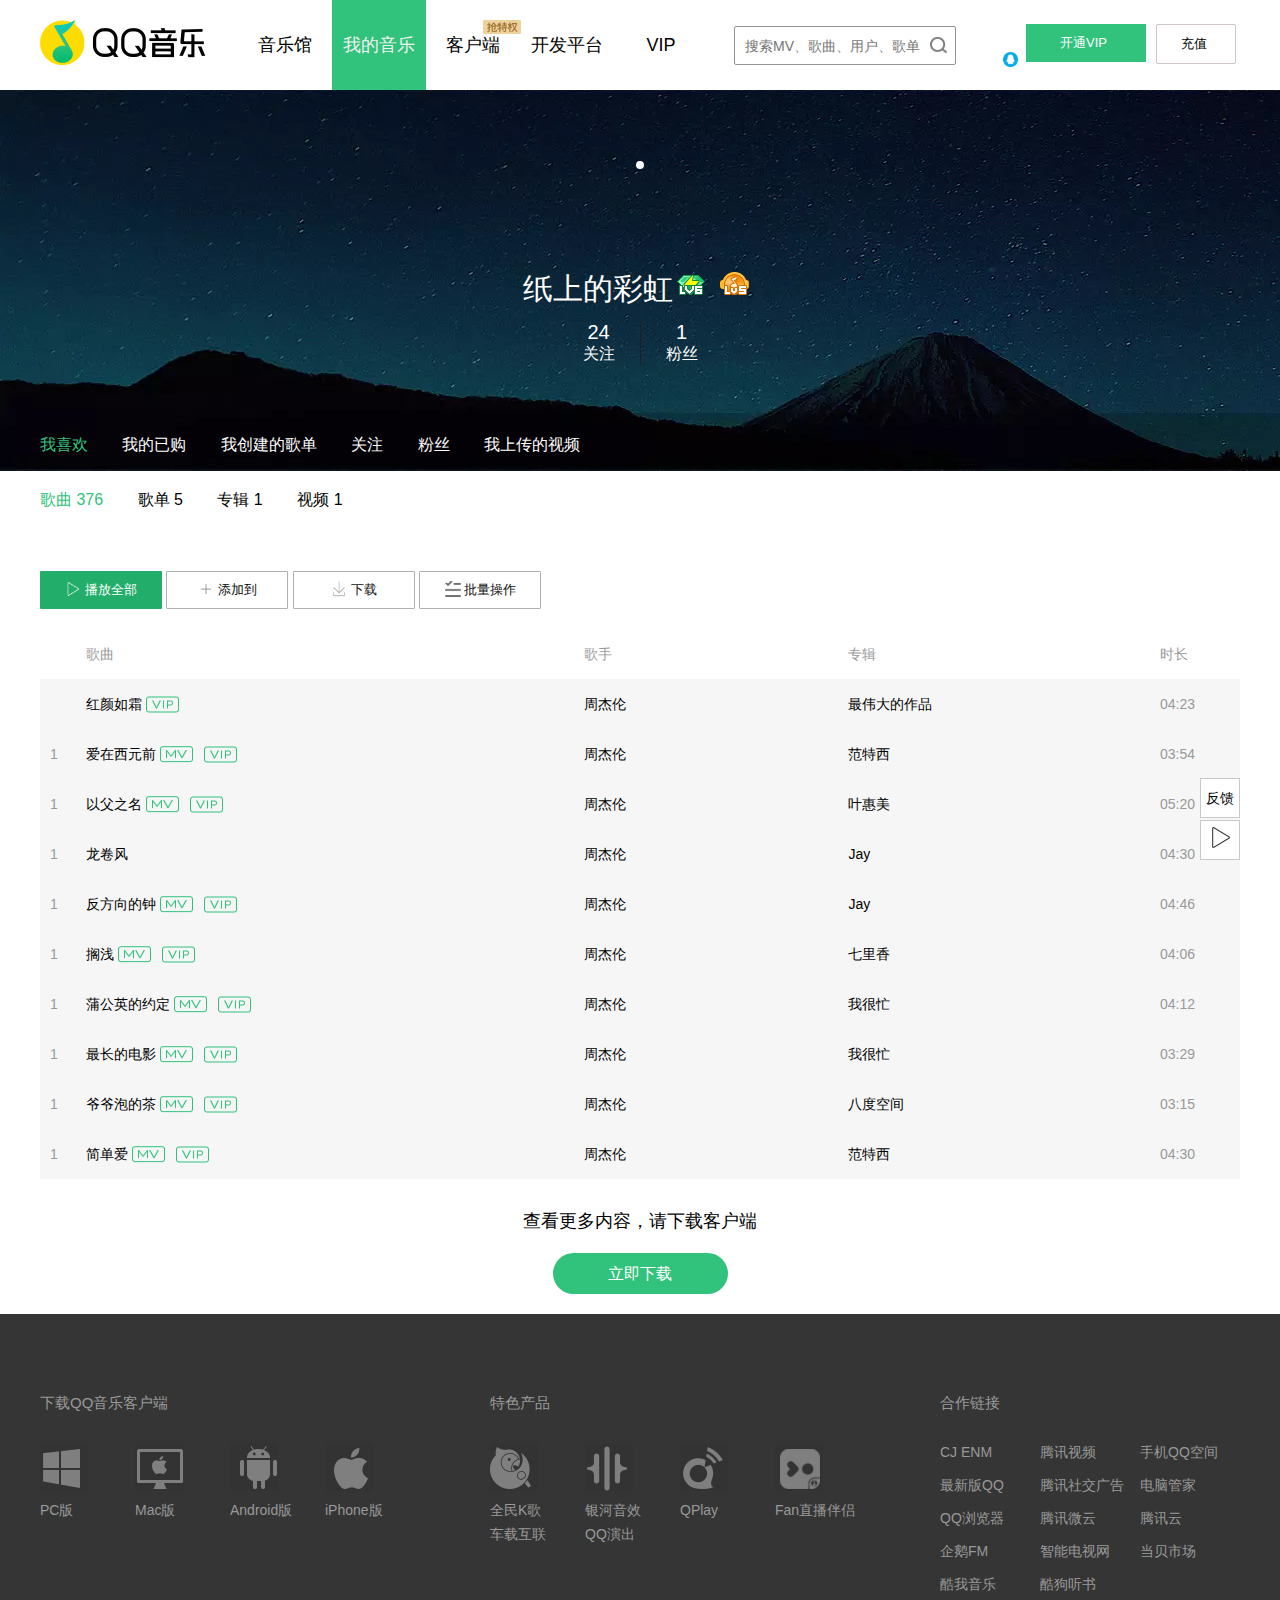
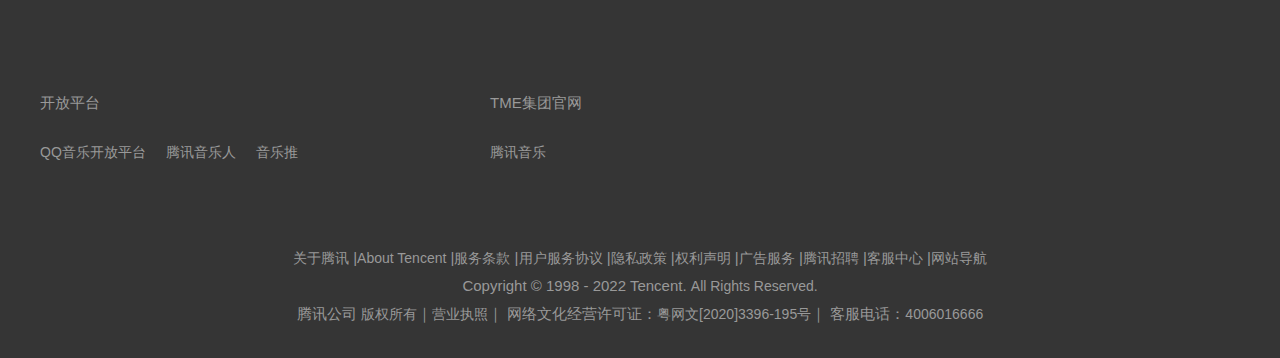
==== myMusic.html @ a1572c1b "master" ====
<!DOCTYPE html>
<html lang="en">

<head>
  <meta charset="UTF-8">
  <meta http-equiv="X-UA-Compatible" content="IE=edge">

  <meta name="viewport" content="width=device-width, initial-scale=1.0">
  <link rel="stylesheet" href="CSS/style.css">
  <link rel="stylesheet" href="CSS/style_myMisic.css">
  <link rel="shortcut icon" href="img/favicon.ico">
  <title>Document</title>
</head>

<body>
  <div class="app">
    <div class="header">
      <div class="inner">
        <div class="s1">
          <h1><a href=""><img src="img/logo.png" alt=""></a></h1>
          <ul id="hu" class="header-ul1">
            <li><a href="index.html">音乐馆</a></li>
            <li class="li1 one"><a href="#">我的音乐</a></li>
            <li><a href="#">客户端</a><img class="mark_1" src="img/mark_1.png" alt="">
              <div class="popup_data_detail client_privilege">
                <div class="popup_cont">
                  <p><i class="hq1"></i> HQ高品质 全员开启</p>
                  <p><i class="dts1"></i> 独家音效 全面升级</p>
                  <p><i class="sk1"></i> 轻盈视觉 动态皮肤</p>
                  <a class="client_btn one">下载体验</a>
                </div>
              </div>
            </li>
            <li><a href="#">开发平台</a></li>
            <li><a href="#">VIP</a></li>
          </ul>
          <div class="header_s">

            <div class="searchdiv"><input class="search" placeholder="搜索MV、歌曲、用户、歌单" type="text">
              <span class="jj"></span>
            </div>
          </div>
          <div class="lo">
            <span>
              <a class="lo_1" href=""><img class="img11"
                  src="http://thirdqq.qlogo.cn/g?b=sdk&amp;k=z4J9WiaXWkfjnReWIGSPCQw&amp;s=140&amp;t=1637080860"
                  alt=""><img class="img22" src="img/login_qq.png" alt=""></a>
              <div class="lo_2"><a class="bb" href="">开通VIP</a>
                <ul id="kt" class="lo_ul1">
                  <li><a href="">开通豪华绿钻</a> </li>
                  <li><a href="">开通付费包</a> </li>
                </ul>
              </div>
              <div class="lo_3"><a href="">充值</a>
                <ul id="cz" class="lo_ul2">
                  <li><a href="">购买乐币</a> </li>
                  <li><a href="">充值饭票</a> </li>
                </ul>
              </div>
            </span>
          </div>
        </div>


      </div>
    </div>
    <div class="main">
      <div class="mod_profile">
        <div class="section_inner">
          <div class="profile__cover_link">
            <img src="http://thirdqq.qlogo.cn/g?b=sdk&amp;k=z4J9WiaXWkfjnReWIGSPCQw&amp;s=140&amp;t=1637080860" alt=""
              class="profile__cover">
          </div>
          <h1 class="profile__tit"><span class="profile__name">纸上的彩虹<img src="img/svip6@2x.png" alt="">
              <img src="img/sui5@2x.png" alt=""></span></h1>
          <div class="fens">
            <div class="lii"><a href=""><span class="sp1">24</span><br><span>关注</span></a></div>
            <div class="liu"><a href=""><span class="sp2">1</span><br><span>粉丝</span></a></div>
          </div>
          <div class="mod_nav">
            <a href="">我喜欢</a>
            <a href="">我的已购</a>
            <a href="">我创建的歌单</a>
            <a href="">关注</a>
            <a href="">粉丝</a>
            <a href="">我上传的视频</a>
          </div>
        </div>
      </div>
      <div class="main_il">
        <div class="mod_nav2">
          <a href="">歌曲 376</a>
          <a href="">歌单 5</a>
          <a href="">专辑 1</a>
          <a href="">视频 1</a>
        </div>
        <div class="mod-btn">
          <button class="green-btn">
            <img class="minip" src="img/bfbai.png" alt="">
            播放全部
          </button>
          <button class="btn-2">
            <img class="minip" src="img/add.png" alt="">
            添加到
          </button>
          <button class="btn-2">
            <img class="minip" src="img/install.png" alt="">
            下载
          </button>
          <button class="btn-2">
            <img class="minip" src="img/plcz.png" alt="">
            批量操作
          </button>
        </div>
        <div class="lists">
          <div class="songlist_header">
            <ul class="slistH">
              <li>歌曲</li>
              <li>歌手</li>
              <li>专辑</li>
              <li>时长</li>
            </ul>
          </div>
          <div id="go" class="">
            <ul id="ulul" class="songlist">
              <li id="xh" class="songlist_c1"></li>
              <li><a href="songDetail.html">红颜如霜 </a> <i class="vip"></i>
                <div class="opreta">
                  <div class="lop">
                    <img class="minid" src="img/play1.png" alt="">
                  </div>
                  <div class="lop">
                    <img class="minid" src="img/add.png" alt="">
                  </div>
                  <div class="lop">
                    <img class="minid" src="img/install.png" alt="">
                  </div>
                  <div class="lop">
                    <img class="minid" src="img/zf.png" alt="">
                  </div>
                </div>
              </li>
              <li><a href="">周杰伦</a> </li>
              <li><a href="">最伟大的作品</a> </li>
              <li class="lp">
                04:23
              </li>
            </ul>
            <ul id="ulul" class="songlist">
              <li id="xh" class="songlist_c1">1</li>
              <li><a href="">爱在西元前 </a> <i class="mv"></i> <i class="vip"></i>
                <div class="opreta">
                  <div class="lop">
                    <img class="minid" src="img/play1.png" alt="">
                  </div>
                  <div class="lop">
                    <img class="minid" src="img/add.png" alt="">
                  </div>
                  <div class="lop">
                    <img class="minid" src="img/install.png" alt="">
                  </div>
                  <div class="lop">
                    <img class="minid" src="img/zf.png" alt="">
                  </div>
              </li>
              <li><a href="">周杰伦</a> </li>
              <li><a href="">范特西</a> </li>
              <li class="lp">03:54</li>
            </ul>
            <ul id="ulul" class="songlist">
              <li id="xh" class="songlist_c1">1</li>
              <li><a href="">以父之名 </a> <i class="mv"></i> <i class="vip"></i>
                <div class="opreta">
                  <div class="lop">
                    <img class="minid" src="img/play1.png" alt="">
                  </div>
                  <div class="lop">
                    <img class="minid" src="img/add.png" alt="">
                  </div>
                  <div class="lop">
                    <img class="minid" src="img/install.png" alt="">
                  </div>
                  <div class="lop">
                    <img class="minid" src="img/zf.png" alt="">
                  </div>
              </li>
              <li><a href="">周杰伦</a> </li>
              <li><a href="">叶惠美</a> </li>
              <li class="lp">05:20</li>
            </ul>
            <ul id="ulul" class="songlist">
              <li id="xh" class="songlist_c1">1</li>
              <li><a href="">龙卷风 </a>
                <div class="opreta">
                  <div class="lop">
                    <img class="minid" src="img/play1.png" alt="">
                  </div>
                  <div class="lop">
                    <img class="minid" src="img/add.png" alt="">
                  </div>
                  <div class="lop">
                    <img class="minid" src="img/install.png" alt="">
                  </div>
                  <div class="lop">
                    <img class="minid" src="img/zf.png" alt="">
                  </div>
              </li>
              <li><a href="">周杰伦</a> </li>
              <li><a href="">Jay</a> </li>
              <li class="lp">04:30</li>
            </ul>
            <ul id="ulul" class="songlist">
              <li id="xh" class="songlist_c1">1</li>
              <li><a href="">反方向的钟</a> <i class="mv"></i> <i class="vip"></i>
                <div class="opreta">
                  <div class="lop">
                    <img class="minid" src="img/play1.png" alt="">
                  </div>
                  <div class="lop">
                    <img class="minid" src="img/add.png" alt="">
                  </div>
                  <div class="lop">
                    <img class="minid" src="img/install.png" alt="">
                  </div>
                  <div class="lop">
                    <img class="minid" src="img/zf.png" alt="">
                  </div>
              </li>

              <li><a href="">周杰伦</a> </li>
              <li><a href="">Jay</a> </li>
              <li class="lp">04:46</li>
            </ul>
            <ul id="ulul" class="songlist">
              <li id="xh" class="songlist_c1">1</li>
              <li><a href="">搁浅 </a> <i class="mv"></i> <i class="vip"></i>
                <div class="opreta">
                  <div class="lop">
                    <img class="minid" src="img/play1.png" alt="">
                  </div>
                  <div class="lop">
                    <img class="minid" src="img/add.png" alt="">
                  </div>
                  <div class="lop">
                    <img class="minid" src="img/install.png" alt="">
                  </div>
                  <div class="lop">
                    <img class="minid" src="img/zf.png" alt="">
                  </div>
              </li>
              <li><a href="">周杰伦</a> </li>
              <li><a href="">七里香</a> </li>
              <li class="lp">04:06</li>
            </ul>
            <ul id="ulul" class="songlist">
              <li id="xh" class="songlist_c1">1</li>
              <li><a href="">蒲公英的约定 </a> <i class="mv"></i> <i class="vip"></i>
                <div class="opreta">
                  <div class="lop">
                    <img class="minid" src="img/play1.png" alt="">
                  </div>
                  <div class="lop">
                    <img class="minid" src="img/add.png" alt="">
                  </div>
                  <div class="lop">
                    <img class="minid" src="img/install.png" alt="">
                  </div>
                  <div class="lop">
                    <img class="minid" src="img/zf.png" alt="">
                  </div>
              </li>
              <li><a href="">周杰伦</a> </li>
              <li><a href="">我很忙</a> </li>
              <li class="lp">04:12</li>
            </ul>
            <ul id="ulul" class="songlist">
              <li id="xh" class="songlist_c1">1</li>
              <li><a href="">最长的电影 </a> <i class="mv"></i> <i class="vip"></i>
                <div class="opreta">
                  <div class="lop">
                    <img class="minid" src="img/play1.png" alt="">
                  </div>
                  <div class="lop">
                    <img class="minid" src="img/add.png" alt="">
                  </div>
                  <div class="lop">
                    <img class="minid" src="img/install.png" alt="">
                  </div>
                  <div class="lop">
                    <img class="minid" src="img/zf.png" alt="">
                  </div>
              </li>
              <li><a href="">周杰伦</a> </li>
              <li><a href="">我很忙</a> </li>
              <li class="lp">03:29</li>
            </ul>
            <ul id="ulul" class="songlist">
              <li id="xh" class="songlist_c1">1</li>
              <li><a href="">爷爷泡的茶 </a> <i class="mv"></i> <i class="vip"></i>
                <div class="opreta">
                  <div class="lop">
                    <img class="minid" src="img/play1.png" alt="">
                  </div>
                  <div class="lop">
                    <img class="minid" src="img/add.png" alt="">
                  </div>
                  <div class="lop">
                    <img class="minid" src="img/install.png" alt="">
                  </div>
                  <div class="lop">
                    <img class="minid" src="img/zf.png" alt="">
                  </div>
              </li>
              <li><a href="">周杰伦</a> </li>
              <li><a href="">八度空间</a> </li>
              <li class="lp">03:15</li>
            </ul>
            <ul id="ulul" class="songlist">
              <li id="xh" class="songlist_c1">1</li>
              <li><a href="">简单爱 </a> <i class="mv"></i> <i class="vip"></i>
                <div class="opreta">
                  <div class="lop">
                    <img class="minid" src="img/play1.png" alt="">
                  </div>
                  <div class="lop">
                    <img class="minid" src="img/add.png" alt="">
                  </div>
                  <div class="lop">
                    <img class="minid" src="img/install.png" alt="">
                  </div>
                  <div class="lop">
                    <img class="minid" src="img/zf.png" alt="">
                  </div>
              </li>
              <li><a href="">周杰伦</a> </li>
              <li><a href="">范特西</a> </li>
              <li class="lp">04:30</li>
            </ul>
          </div>

        </div>
        <div class="page_box">
          <p>查看更多内容，请下载客户端</p>
          <a href="">立即下载</a>
        </div>
      </div>

    </div>
    <div class="footer">
      <div class="footer_inner">
        <div class="footer_info">
          <div class="footer_download">
            <h3 class="footer_tit">下载QQ音乐客户端</h3>
            <ul>
              <li><a>
                  <span class="pc"></span>PC版
                </a></li>
              <li><a>
                  <p><span class="mac"></p>Mac版
                </a>
              </li>
              <li><a>
                  <p><span class="Android"></p>Android版
                </a></li>
              <li><a>
                  <p><span class="iPhone"></p>iPhone版
                </a></li>
            </ul>
          </div>
          <div class="footer_product">
            <h3 class="footer_tit">特色产品</h3>
            <ul>
              <li><a href="#">
                  <span class="kge"></span>全民K歌
                </a></li>
              <li><a href="#">
                  <span class="yhyx"></span>银河音效
                </a></li>
              <li><a href="#">
                  <span class="qplay"></span>QPlay
                </a></li>
              <li><a href="#">
                  <span class="fan"></span>Fan直播伴侣
                </a></li>
              <li><a href="#">
                  <p></p>车载互联
                </a></li>
              <li><a href="#">
                  <p></p>QQ演出
                </a></li>
            </ul>
          </div>
          <div class="footer_link">
            <h3 class="footer_tit">合作链接</h3>
            <ul class="footer_link_list">

              <li><a href="">
                  <p></p>CJ ENM
                </a></li>
              <li><a href="">
                  <p></p>腾讯视频
                </a></li>
              <li><a href="">
                  <p></p>手机QQ空间
                </a></li>
              <li><a href="">
                  <p></p>最新版QQ
                </a></li>
              <li><a href="">
                  <p></p>腾讯社交广告
                </a></li>
              <li><a href="">
                  <p></p>电脑管家
                </a></li>
              <li><a href="">
                  <p></p>QQ浏览器
                </a></li>
              <li><a href="">
                  <p></p>腾讯微云
                </a></li>
              <li><a href="">
                  <p></p>腾讯云
                </a></li>
              <li><a href="">
                  <p></p>企鹅FM
                </a></li>
              <li><a href="">
                  <p></p>智能电视网
                </a></li>
              <li><a href="">
                  <p></p>当贝市场
                </a></li>
              <li><a href="">
                  <p></p>酷我音乐
                </a></li>
              <li><a href="">
                  <p></p>酷狗听书
                </a></li>
            </ul>


          </div>
          <div class="footer_platform">
            <h3 class="footer_tit">开放平台</h3>
            <ul class="footer_platform_list">
              <li class="footer_platform_list__item"><a href="" class="js_other_link"
                  data-stat="y_new.footer.other_music.artists">QQ音乐开放平台</a></li>
              <li class="footer_platform_list__item"><a href="" class="js_other_link"
                  data-stat="y_new.footer.other_music.tme">腾讯音乐人</a></li>
              <li class="footer_platform_list__item"><a href="" class="js_other_link">音乐推</a></li>
            </ul>
          </div>
          <div class="footer_group">
            <h3>TME集团官网</h3>
            <ul class="footer_group_list">
              <li><a href="">腾讯音乐</a></li>
            </ul>
          </div>


        </div>
        <div class="footer_copyright">
          <p><a href="">关于腾讯</a>
            |<a href="">About Tencent</a> |<a href="">服务条款</a> |<a href="">用户服务协议</a>
            |<a href="">隐私政策</a> |<a href="">权利声明</a> |<a href="">广告服务</a> |<a href="">腾讯招聘</a> |<a href="">客服中心</a> |<a
              href="">网站导航</a></p>
          <p>Copyright © 1998 - 2022 Tencent.
            <a href="">All Rights Reserved.</a>
          </p>
          <p>腾讯公司
            <a href="">版权所有</a>｜<a href="">营业执照</a>｜
            网络文化经营许可证：<a href="">粤网文[2020]3396-195号</a>｜
            客服电话：<a href="">4006016666</a>
          </p>
        </div>
      </div>
    </div>

    <a class="before"><span class="icon_txt"><img class="minip" src="img/back.png" alt=""></span></a>
    <a class="feedback">反馈</a>
    <a class="playe"><span class="icon_txt"><img class="minip" src="img/play1.png" alt=""></span></a>
  </div>
  <script src="https://libs.baidu.com/jquery/2.1.4/jquery.min.js"></script>
  <script src="js/script.js"></script>
  <script src="js/script_myMisic.js"></script>
</body>

</html>
---- CSS/style.css ----
* {
  margin: 0;
  padding: 0;
  list-style: none;
  font-family: poppin, Tahoma, Arial, \5FAE\8F6F\96C5\9ED1, sans-serif;

}

a {
  text-decoration: none;
  color: black;
}

a:hover {
  color: #31c27c;
}

.header {
  height: 142px;
}

.inner {
  display: block;
  margin: 0 auto;
  width: 1200px;
  height: 142px;

}

.s1 {
  position: relative;
  margin: 0 auto;
  width: 1200px;
  height: 90px;

}

h1 {

  padding-top: 20px;
  margin-right: 30px;
}

.header-ul1 {
  position: absolute;
  left: 198px;
  top: 0;

}

.header-ul1 li {
  text-align: center;
  line-height: 90px;
  font-size: 16px;
  float: left;
  width: 94px;
  height: 90px;

}

.header-ul1 li:hover .popup_cont {
  display: block;
}

.mark_1 {
  position: absolute;
  left: 245px;
  top: 20px;
  width: 38px;
}

.popup_cont {
  display: none;
  position: absolute;
  top: 68px;
  left: 210px;
  right: auto;
  width: 160px;
  background: #fff;
  box-shadow: 0 0 4px rgb(0 0 0 / 35%);
  border-radius: 4px;
  border: 1px solid #ddd;
  z-index: 99;
  font-size: 12px;

}

.client_btn.one {
  display: block;
  cursor: pointer;
  margin: 10px 0 20px 12px;
  width: 135px;
  height: 25px;
  line-height: 25px;
  font-size: 12px;
  color: #fff;
  text-align: center;
  border-radius: 25px;
  background-color: #31c27c;
  background-image: linear-gradient(90deg, #24ccaa, #31c27c);
  justify-content: baseline;

}

.client_btn.one:hover {
  background-image: none;
}

.popup_cont p {
  margin-top: 10px;
  line-height: 14px;
}

.hq1 {
  width: 14px;
  height: 14px;
  display: inline-block;
  background: url(../img/jinl3.png) no-repeat 0px 0px;
}

.dts1 {
  margin-right: 5px;
  width: 14px;
  height: 14px;
  display: inline-block;
  background: url(../img/jinl3.png) no-repeat 0px -30px;
}

.sk1 {
  margin-right: 5px;
  width: 14px;
  height: 14px;
  display: inline-block;
  background: url(../img/jinl3.png) no-repeat 0px -60px;
}

.li1.one {
  color: #000;
  background: #31c27c;
}

.li1.one a {
  color: rgb(241, 241, 241);

}

.header-ul1 a {
  text-align: center;
  line-height: 90px;
  font-size: 18px;
}


.header_s {
  margin-top: 26px;
  position: absolute;
  color: rgb(150, 153, 153);
  width: 220px;
  height: 37px;
  top: 0;
  right: 284px;
  border: 0.1px rgb(149, 148, 148) solid;
  border-radius: 2px;
}

.searchdiv {
  position: relative;
}

.search {
  margin-left: 10px;
  margin-top: 4.3px;
  top: 5px;
  right: 28px;
  font-size: 14px;
  color: rgb(150, 153, 153);
  width: 180px;
  height: 30px;
  outline: none;
  border: 0;
  border-radius: 5px;

}

.jj {
  position: absolute;
  background-position: 0 -40px;
  top: 10px;
  right: 8px;
  width: 17px;
  height: 17px;
  display: inline-block;
  background: url(../img/jingling.png) no-repeat 0 -40px;
}

.jj:hover {
  background: url(../img/jingling.png) no-repeat 0 -60px;

}

.lo {
  position: absolute;
  top: 0;
  right: 0;
  width: 263px;
  height: 90px;
}

.lo_1 {
  cursor: pointer;
  line-height: 90px;
  width: 38px;
  height: 90px;
  position: relative;
  font-size: 16px;
  float: left;
  margin-right: 11px;
  text-align: center;
}


.lo_2 {
  width: 120px;
  float: left;
  position: relative;
  height: 38px;
  font-size: 13px;
  margin-top: 24px;
  background-color: #31c27c;
  border-color: #31c27c;
}

.lo_2 a {
  display: block;
  line-height: 38px;
  padding: 0 15px 0 10px;
  text-align: center;
  white-space: nowrap;
  border-radius: 2px;
  color: #fff;
}

.lo_2 li a {
  color: rgb(0, 0, 0);
}

.lo_2 li a:hover {
  color: rgb(255, 255, 255);
}

.lo_3 {
  width: 80px;
  margin-left: 10px;
  float: left;
  position: relative;
  height: 38px;
  font-size: 13px;
  margin-top: 24px;
}

.lo_3 a {
  display: block;
  line-height: 38px;
  padding: 0 15px 0 10px;
  text-align: center;
  white-space: nowrap;
  border: 1px rgb(207, 197, 197) solid;
  border-radius: 2px;
}

.lo_3 li a {
  border: 0px rgb(207, 197, 197) solid;
}

.lo_3 a:hover {
  display: block;
  line-height: 38px;
  padding: 0 15px 0 10px;
  text-align: center;
  white-space: nowrap;

  border-radius: 2px;
  background-color: #31c27c;
  color: #fff;
  border-color: #31c27c;
}



.lo_ul1 {
  display: none;
  width: 120px;
}

.lo_ul2 {
  width: 80px;
  display: none;
}

.lo_ul1 li {
  display: block;
  background: #fff;
  line-height: 38px;
  padding: 0 15px 0 10px;
  text-align: center;
  white-space: nowrap;
  border: 1px solid #c9c9c9;

}


.lo_ul1 li:hover {
  border: 1px solid #c9c9c9;
  background-color: #31c27c;
  color: #fff;
  border-color: #31c27c;
}

.lo_ul2 li {
  background: #fff;
  display: block;
  line-height: 38px;

  text-align: center;
  white-space: nowrap;
  border: 1px solid #c9c9c9;
  color: #fff;

}

.lo_ul2 li:hover {

  background-color: #31c27c;
  border-color: #31c27c;
}


.sbunav {
  border-top: 1px solid #f2f2f2;
  height: 52px;
  line-height: 51px;
}

.sbunav ul {
  padding-left: 230px;
  float: left;

}

.sbunav li {
  float: left;
  margin-right: 50px;
}

.footer {
  height: 643.67px;
  background: #353535;
}

.footer a {
  cursor: pointer;
  font-size: 14px;
}

.footer_inner {

  margin: 0 auto;
  width: 1200px;
  height: 643.67;
}

.footer_inner h3 {
  color: #999;
  font-size: 15px;
}

.footer_inner a {

  color: #999;
}

.footer_inner a:hover {

  color: #31c27c;
}


.footer_download {
  float: left;
  width: 450px;
  height: 300px;
}

.footer_download li {
  float: left;
  width: 95px;
  height: 81.6px;
}

h3 {
  font-size: 15px;
  font-weight: 400;
  padding: 80px 0 30px
}

.footer_product {
  float: left;
  width: 450px;
  height: 300px;
}

.footer_product li {
  float: left;
  width: 95px;
  height: 81.6px;
}


.footer_link {
  float: left;
  width: 300px;
  height: 300px;
}

.footer_link ul {
  float: right;

}

.footer_link li {

  float: left;
  width: 100px;
  height: 21px;
  margin-bottom: 12px;

}


.footer_platform {
  float: left;
  width: 450px;
  height: 230px;
}

.footer_platform li {
  float: left;
  margin-right: 20px;
  text-align: center;
}



.footer_group {
  float: left;
  width: 450px;
  height: 230px;
}


.footer_copyright {
  float: left;
  width: 1200px;
  height: 110px;
  text-align: center;
  line-height: 28px;
}


.footer_copyright p {
  font-size: 15px;
  color: #999;
}

.pc {
  display: block;
  margin-bottom: 10px;
  width: 48px;
  height: 48px;
  background: url(../img/footerjinl.png) no-repeat 0 0;
}

.pc:hover {
  background: url(../img/footerjinl.png) no-repeat 0 -49px;
}

.mac {
  display: block;
  margin-bottom: 10px;
  width: 48px;
  height: 48px;
  background: url(../img/footerjinl.png) no-repeat -90px 0;
}

.mac:hover {
  background: url(../img/footerjinl.png) no-repeat -90px -49px;
}

.Android {
  display: block;
  margin-bottom: 10px;
  width: 48px;
  height: 48px;
  background: url(../img/footerjinl.png) no-repeat -180px 0;
}

.Android:hover {
  background: url(../img/footerjinl.png) no-repeat -180px -49px;
}

.iPhone {
  display: block;
  margin-bottom: 10px;
  width: 48px;
  height: 48px;
  background: url(../img/footerjinl.png) no-repeat -270px 0;
}

.iPhone:hover {
  background: url(../img/footerjinl.png) no-repeat -270px -49px;
}

.kge {
  display: block;
  margin-bottom: 10px;
  width: 48px;
  height: 48px;
  background: url(../img/footerjinl.png) no-repeat -370px 0;
}

.kge:hover {
  background: url(../img/footerjinl.png) no-repeat -370px -49px;
}

.yhyx {
  display: block;
  margin-bottom: 10px;
  width: 48px;
  height: 48px;
  background: url(../img/footerjinl.png) no-repeat -460px 0;
}

.yhyx:hover {
  background: url(../img/footerjinl.png) no-repeat -460px -49px;
}


.qplay {
  display: block;
  margin-bottom: 10px;
  width: 48px;
  height: 48px;
  background: url(../img/footerjinl.png) no-repeat -560px 0;
}

.qplay:hover {
  background: url(../img/footerjinl.png) no-repeat -560px -49px;
}


.fan {
  display: block;
  margin-bottom: 10px;
  width: 48px;
  height: 48px;
  background: url(../img/footerjinl.png) no-repeat -645px 0;
}

.fan:hover {
  background: url(../img/footerjinl.png) no-repeat -645px -49px;
}



.before {
  display: none;
  text-align: center;
  line-height: 38px;
  position: fixed;
  right: 40px;
  bottom: 124px;
  width: 38px;
  height: 38px;
  z-index: 4;
  background-color: #fff;
  border: 1px solid #c9c9c9;
  cursor: pointer;
  transition: all 0.5;
}

.before:hover {
  background: #eeecec;
}

.feedback {
  transition: all 0.5;
  cursor: pointer;
  font-size: 14px;
  text-align: center;
  line-height: 38px;
  position: fixed;
  bottom: 82px;
  right: 40px;
  width: 38px;
  height: 38px;
  z-index: 4;
  background-color: #fff;
  border: 1px solid #c9c9c9;
}

.feedback:hover {
  background: #eeecec;
}

.playe {
  transition: all 0.5;
  cursor: pointer;
  text-align: center;
  line-height: 38px;
  position: fixed;
  bottom: 40px;
  right: 40px;
  width: 38px;
  height: 38px;
  z-index: 4;
  background-color: #fff;
  border: 1px solid #c9c9c9;
}

.playe:hover {
  background: #eeecec;
}

.minip {
  width: 16px;
  margin-bottom: -3px;
}

.before .minip {
  width: 25px;
  margin-bottom: -5px;
}

.playe .minip {
  width: 25px;
  margin-bottom: -5px;
}

.yqq-dialog-mask {
  display: none;
  position: fixed;
  top: 0;
  right: 0;
  left: 0;
  bottom: 0;
  height: 100%;
  background: rgba(0, 0, 0, .2);
  filter: alpha(opacity=50);
}

.centered {
  box-shadow: 3px -3px 5px #999;
  width: 700px;
  height: 488px;
  background: #fff;
  position: fixed;
  top: 50%;
  left: 50%;
  transform: translate(-50%, -50%);
}

.box_hd {
  position: relative;
  line-height: 55px;
  text-align: center;
  border-bottom: 1px solid #f2f2f2;
}

.box_hd a {
  margin: 0 60px;
}

.log_left {
  width: 400px;
  float: left;
  font-size: 12px;
  text-align: center;

}

.h44 {
  margin-top: 20px;
  font-size: 20px;
  font-weight: 400;
}

.c_blue {
  color: #2E77E5;
}

.c_blue:hover {
  color: #2E77E5;
}

.log_left p {
  margin-top: 8px;
  margin-bottom: 25px;
}

.erweima {
  width: 433px;
  height: 201px;
}

.btn_b a {
  margin: 0 20px;
}

.btn_b a:hover {
  color: #000;
}

.log_right {
  float: right;
  line-height: 25px;
  font-size: 12px;
  width: 260px;
  height: 298px;
  border-left: 1px solid #f5f5f5;
  margin-top: 32px;
}

.right_2 {
  width: 227px;
  height: 298px;
  margin-left: 32px;
  margin-top: 70px;
}

.klop {
  padding: 14px 0 24px;
  width: 700px;
  height: 78px;
  text-align: center;
}

.log_main {
  overflow: hidden;
}

.ins_btn {
  display: inline-block;
  padding: 0 30px;
  height: 40px;
  line-height: 40px;
  font-size: 16px;
  color: #fff;
  cursor: pointer;
  border-radius: 20px;
  background-color: #31c27c;
  background-image: linear-gradient(90deg, #24ccaa, #31c27c);
  justify-content: baseline
}

.ins_btn:hover {
  color: #fff;
  background-image: none;
}

.x {
  cursor: pointer;
  position: absolute;
  top: 10px;
  right: 16px;
  height: 16px;
}
---- CSS/style_myMisic.css ----
.header {
  height: 90px;
}

.mod_profile {
  background: url(../img/yjs.png);
  padding-top: 65px;
  height: 316px;
  text-align: center;
}

.section_inner {
  position: relative;
  height: 315px;
  width: 1200px;
  margin: 0 auto;
}

.profile__cover_link {
  width: 102px;
  height: 102px;
  margin: 0 auto;
  border-radius: 50%;
}

.profile__cover_link img {
  width: 102px;
  border: 4px white solid;
  border-radius: 50%;
}

.profile__tit {
  margin: 0;
  padding: 0;
  height: 64px;
  text-align: center;
}

.profile__name {
  width: 150px;
  height: 50px;
  color: #fff;
  font-size: 30px;
  font-weight: 400;
  line-height: 64px;
  margin-right: 4px;
}

.mod_user_statistic {

  color: #fff;
}



.mod_user_statistic a {
  color: #fff;

}

.user_statistic__number {
  display: block;
  font-size: 22px;
  line-height: 24px;
  margin-top: -1px;
  font-weight: 400;
}

.mod_user_statistic a:hover .user_statistic__number {
  color: #31c27c;
}

.fens {
  display: flex;
  justify-content: center;
  font-size: 16px;
  color: #fff;
}

.fens a {
  color: #fff;
}

.sp1 {
  font-size: 20px;
}

.sp1:hover {
  color: #31c27c;
}

.sp2 {
  font-size: 20px;
}

.sp2:hover {
  color: #31c27c;
}

.lii {
  border-right: 1px solid #1d1f21;
  text-align: center;
  padding: 0 25px;
}

.liu {
  text-align: center;
  padding: 0 25px;
}

.mod_nav {
  position: absolute;
  bottom: 0;
}

.mod_nav a {
  color: #fff;
  line-height: 50px;
  font-size: 16px;
  margin-right: 30px;
}

.mod_nav :nth-child(1) {
  height: 50px;
  color: #31c27c;
  font-size: 16px;
  margin-right: 30px;
}

.mod_nav a:hover {
  color: #31c27c;

}

.main_il {
  position: relative;
  width: 1200px;
  margin: 0 auto;
}

.mod_nav2 {
  height: 57px;
  line-height: 57px;
  height: 50px;
}

.mod_nav2 a {
  height: 50px;
  font-size: 16px;
  margin-right: 30px;
}

.mod_nav2 :nth-child(1) {
  height: 50px;
  color: #31c27c;
  font-size: 16px;
  margin-right: 30px;
}


.mod-btn {
  width: 656px;
  margin-bottom: 20px;
  padding-top: 50px;
}

.green-btn {
  border: none;
  border-radius: 1px;
  background: #22ae6a;
  color: white;
  cursor: pointer;
  width: 122px;
  height: 38px;
}

.green-btn:hover {
  background: #179e5c;
}

.btn-2 {
  border: 1px solid rgb(181, 176, 176);
  cursor: pointer;
  border-radius: 1px;
  background: #fff;
  color: rgb(14, 14, 14);
  width: 122px;
  height: 38px;
}

.btn-2:hover {
  background: #eeecec;
}

.lists {
  background: rgb(246, 246, 246);
  margin-bottom: 30px;
}

.slistH {
  position: relative;
  padding-left: 46px;
  padding-right: 95px;
  font-size: 14px;
  height: 50px;
  line-height: 50px;
  color: #999;
  background: #fff;
}

.slistH :nth-child(1) {
  width: 47%;
  float: left;
}

.slistH :nth-child(2) {
  width: 25%;
  float: left;
}

.slistH :nth-child(3) {
  width: 25%;
  float: left;
}

.slistH :nth-child(4) {
  right: 30px;
  width: 50px;
  position: absolute;
}


.songlist {

  padding-left: 46px;
  padding-right: 95px;
  position: relative;
  height: 50px;
  font-size: 14px;
  line-height: 50px;
}

.songlist_c1 {
  font-size: 14px;
  color: #999;
  width: 36px;
  position: absolute;
  left: 10px;
  float: left;
}

.songlist li:nth-child(2) {
  width: 47%;
  float: left;
}

.songlist li:nth-child(3) {
  width: 25%;
  float: left;
}

.songlist li:nth-child(4) {
  width: 25%;
  float: left;
}

.songlist li:nth-child(5) {
  font-size: 14px;
  color: #999;
  right: 30px;
  width: 50px;
  position: absolute;
}

.lo_1 {
  position: relative;
}

.img22 {
  width: 15px;
  position: absolute;
  right: -3px;
  bottom: 23px;
}

.img11 {
  margin-top: 22px;
  border-radius: 50%;
  width: 40px;
}

.page_box {
  text-align: center;
  margin-bottom: 20px;
}

.page_box p {
  font-size: 18px;
  margin-bottom: 20px;
}

.page_box a {
  display: block;
  color: #fff;
  width: 175px;
  height: 41px;
  margin: 0 auto;
  line-height: 41px;
  border-radius: 30px;
  background: #31c27c;
}

.page_box a:hover {
  color: #fff;
  background: #19ab64
}

.minid {
  width: 26px;
}

.minidelete {
  width: 20px;
}

.lop {
  cursor: pointer;
  margin-left: 10px;
  margin-top: 5px;
  text-align: center;
  line-height: 50px;
  height: 35px;
  float: left;
  width: 35px;
  border: 1px #999 solid;
  border-radius: 50%;
}

.lop2 {
  cursor: pointer;
  margin-top: 5px;
  text-align: center;
  height: 35px;
  float: left;
  width: 35px;
  border: 1px #999 solid;
  border-radius: 50%;
  background: url(../img/delete.png) no-repeat 6px 5px;
  background-size: 23px 23px;
}

.lop2:hover {
  margin-top: 5px;
  text-align: center;
  height: 35px;
  float: left;
  width: 35px;
  border: 1px #31c27c solid;
  border-radius: 50%;
  background: url(../img/delete2.png) no-repeat 6px 5px;
  background-size: 23px 23px;
}

.opreta {
  display: none;
  top: 0;
  position: absolute;
  left: 340px;

}

.mv {
  cursor: pointer;
  margin-bottom: -4px;
  width: 40px;
  height: 17px;
  display: inline-block;
  background: url(../img/jingling.png)no-repeat -40px -279px;
}

.vip {
  margin-bottom: -4px;
  width: 40px;
  height: 17px;
  display: inline-block;
  background: url(../img/jingling.png)no-repeat -80px -159px;
}
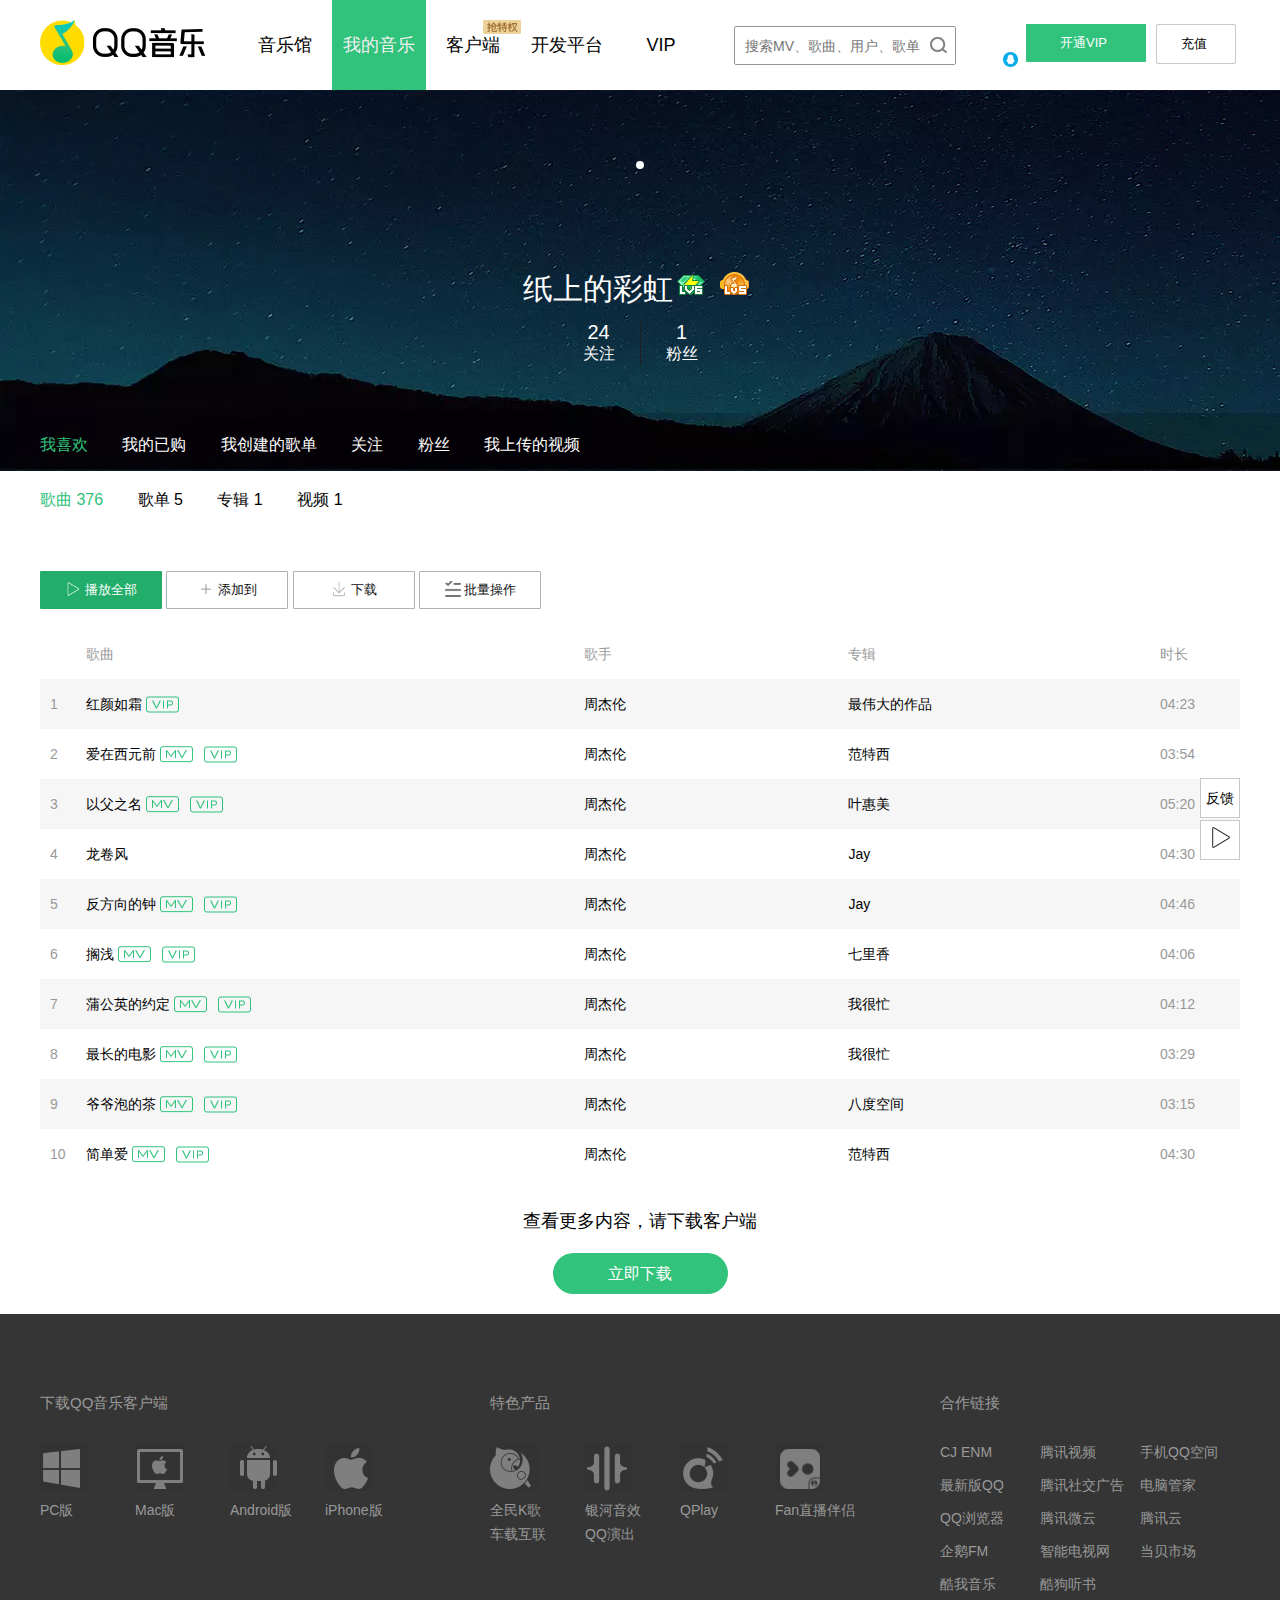
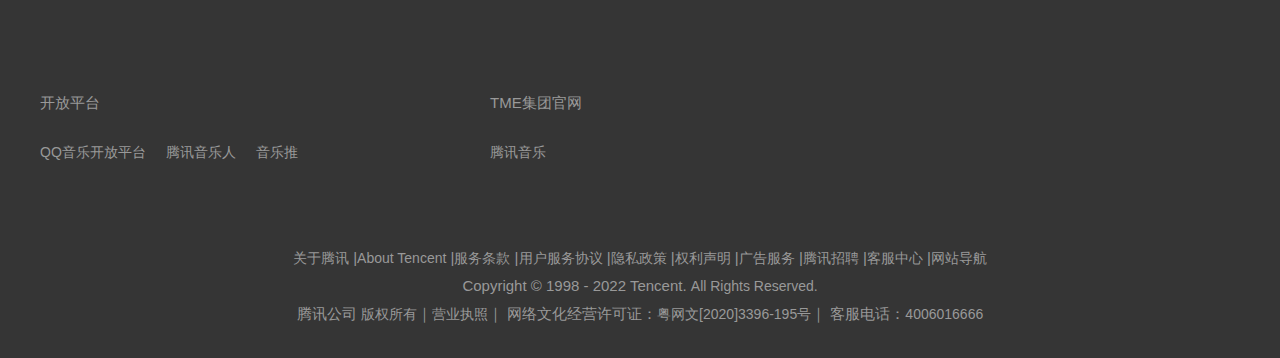
==== commit e99dc88c: "master" ====
--- a/myMusic.html
+++ b/myMusic.html
@@ -480,9 +480,10 @@
     <a class="feedback">反馈</a>
     <a class="playe"><span class="icon_txt"><img class="minip" src="img/play1.png" alt=""></span></a>
   </div>
-  <script src="https://libs.baidu.com/jquery/2.1.4/jquery.min.js"></script>
-  <script src="js/script.js"></script>
-  <script src="js/script_myMisic.js"></script>
+  <script src="JS/jquery.min.js"></script>
+  <script src="JS/jquery.js"></script>
+  <script src="JS/script.js"></script>
+  <script src="JS/script_myMisic.js"></script>
 </body>
 
 </html>